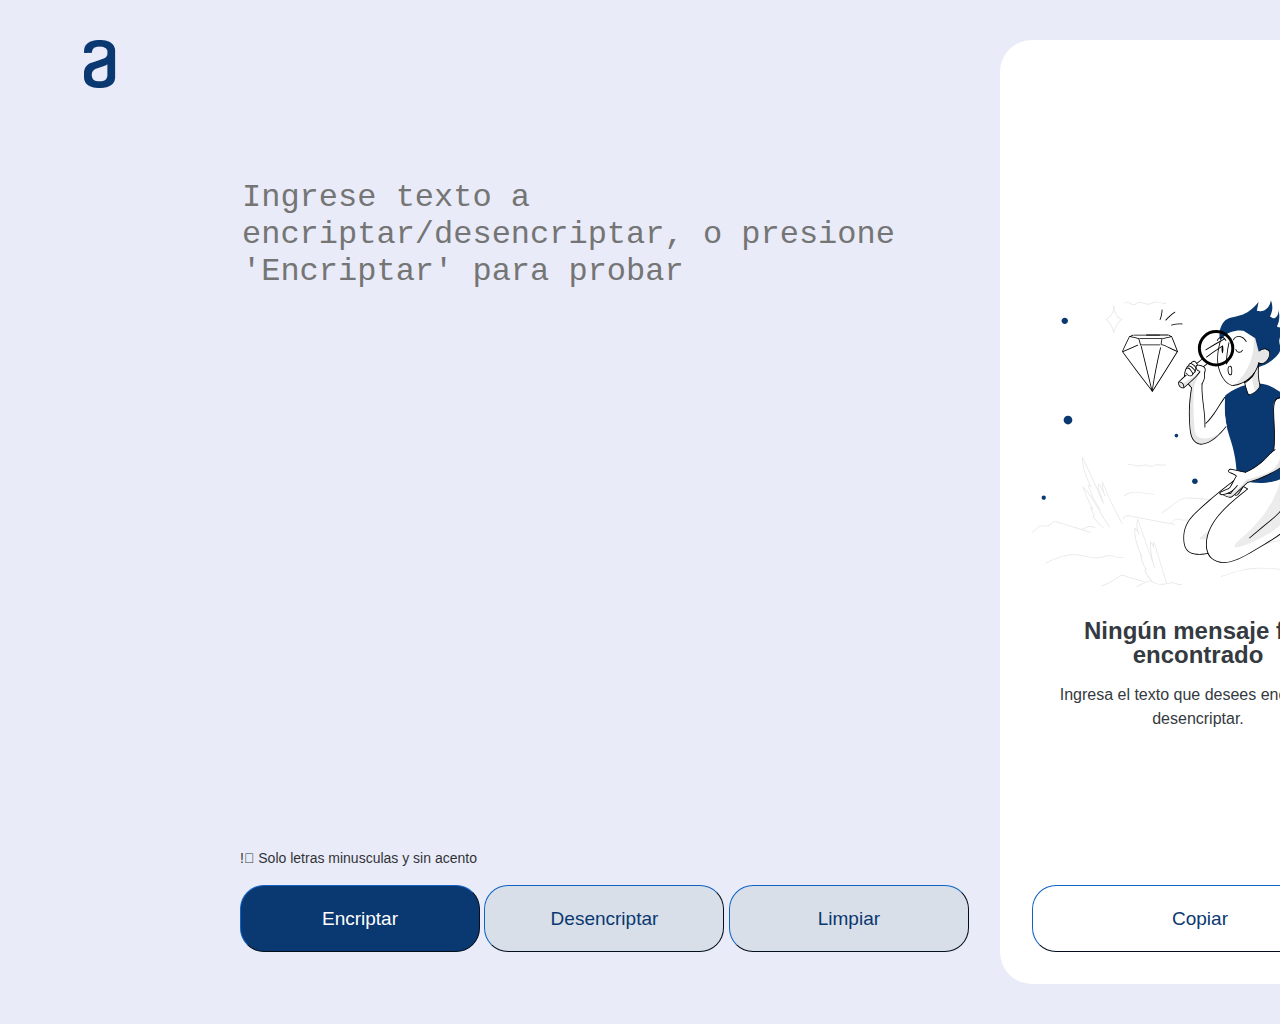
==== index.html @ 4acb148e "Renombrado encriptador.html a index.html para Github Pages" ====
<!DOCTYPE html>
<html lang="es">
	<head>
		<meta charset="UTF-8">
		<title>Encriptador</title>
		<link rel="stylesheet" href="reset.css">
		<link rel="stylesheet" href="style.css">
	</head>

	<body>
		<main>
			<img id="logo" src="Logo.png">
			
			<div class="cajasTexto">
				<textarea id="textoEntrada" rows="30" placeholder="Ingrese texto a encriptar/desencriptar, o presione 'Encriptar' para probar"></textarea>
				<div class="rectanguloSalida">
					<textarea id="textoSalida" readonly></textarea>
				</div>
			</div>

			<div id = "elementosTemporalesSalida">
				<img id="imagenSalida" src="Muñeco.svg">

				<div class="subtextoSalida">
					<p id="subtextoSalida1">Ningún mensaje fue encontrado</p>
					<p id="subtextoSalida2">Ingresa el texto que desees encriptar o desencriptar.</p>
				</div>
			</div>

			<div class="botones">
				<div class="botonesEntrada">
					<button id="encriptar" type="button">Encriptar</button>	
					<button id="desencriptar" type="button">Desencriptar</button>
					<button id="limpiar" type="button">Limpiar</button>
				</div>
				<button id="copiar" type="button">Copiar</button>
			</div>
			
			<p id="textoInfo">!&#x20DD Solo letras minusculas y sin acento</p>
			<script src="encriptador.js"></script>
		</main>

		<footer>
			
		</footer>
		
	</body>
</html>
---- style.css ----
@import url('https://rsms.me/inter/inter.css');
html { font-family: 'Inter', sans-serif; }
@supports (font-variation-settings: normal) {
  html { font-family: 'Inter var', sans-serif; }
}

body{
    background: #E9ECF8;
    width: 1440px;
    height: 1024px;
}

#logo{
    position: absolute;
    top: 40px;
    left: 40px;
}

.cajasTexto{
    display: inline-block;
    font-family: 'Inter var', sans-serif;
}

#textoEntrada{
    background: #E9ECF8;
    outline: none;
    resize: none;
    border: none;
    position:absolute;
    top:177px;
    left:240px;
    font-size: 32px;
    color: #0A3871;
    width: 680px;
    height: 650px;
}

.rectanguloSalida{
    background:white;
    padding: 32px 32px 131px 32px;
    border-radius: 32px;
    position:absolute;
    top: 40px;
    left: 1000px;
    width: 336px;
    height: 781px;
}

#textoSalida{
    outline: none;
    resize: none;
    border: none;
    width: 336px;
    height: 781px;
    font-size: 24px;   
    color: #495057;
}

#imagenSalida{
    position:absolute;
    top:283px;
    left:1032px;
    width:336px;
    height:304px;
}

.subtextoSalida{
    display:block;
    position:absolute;
    left:1030px;
    top:619px;
    width:336px;
    height:122px;
    text-align: center;
    color: #343A40;
    line-height: 24px;
}

#subtextoSalida1{
    font-size: 24px;
    font-weight: bold;
    padding-bottom: 16px;
}

#subtextoSalida2{
    font-size:16px;
}

.botones button{
    height: 67px;
    width: 240px;
    border-radius: 24px;
    border-color: #0A3871;
    border-width: 1px;
    background-color:#D8DFE8;
    color: #0A3871;
    font-size: 19px;
}

.botones button:hover{
    font-size: 22px;
    border-width:3px;
}

.botonesEntrada{
    position: absolute;
    left: 240px;
    top: 885px;
}

#encriptar{
    background-color: #0A3871;
    color: white;
}

#copiar{
    position: absolute;
    left: 1032px;
    top: 885px;
    width: 336px;
    background: none;
}

#textoInfo{
    position: absolute;
    top: 851px;
    left: 240px;
    font-size: 14px;
    opacity: 0.8;
}
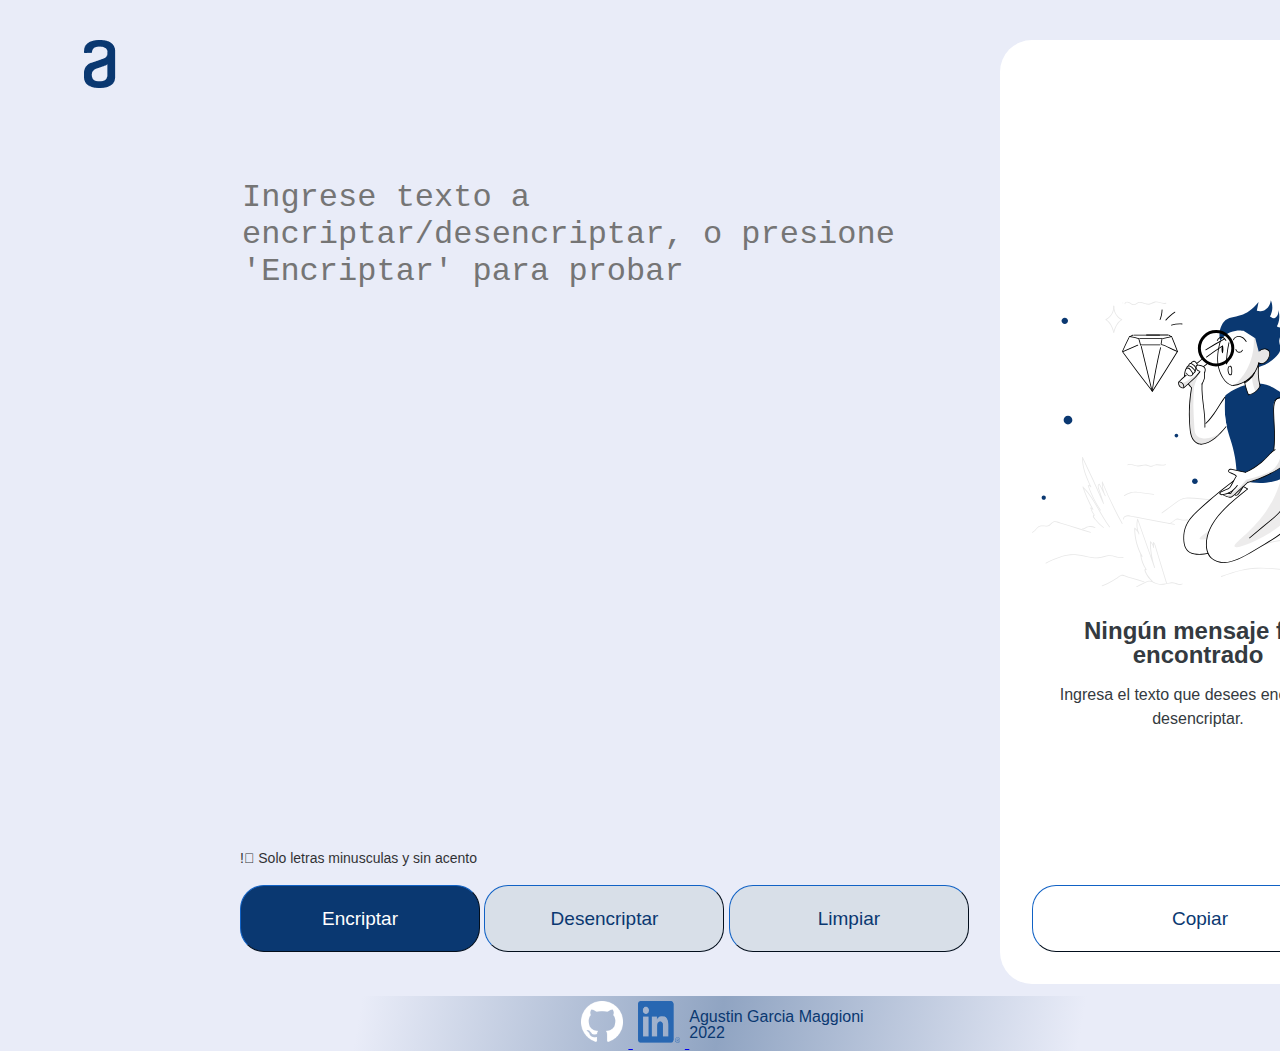
==== commit 17e7afc9: "Agregado footer e imagenes de este" ====
--- a/index.html
+++ b/index.html
@@ -8,6 +8,9 @@
 	</head>
 
 	<body>
+		<header>
+
+		</header>
 		<main>
 			<img id="logo" src="Logo.png">
 			
@@ -41,8 +44,16 @@
 		</main>
 
 		<footer>
-			
-		</footer>
-		
+			<a href="https://github.com/98ag">
+				<img class="logos" id="github" src="GitHub-Mark-Light-64px.png">
+			</a>
+			<a href="https://www.linkedin.com/in/agarciamag/">
+				<img class="logos" id="linkedin" src="LI-In-Bug.png">
+			</a>			
+			<div id="textoFooter">
+				<p>Agustin Garcia Maggioni</p>
+				<p>2022</p>
+			</div>
+		</footer>		
 	</body>
 </html>--- a/style.css
+++ b/style.css
@@ -8,6 +8,7 @@
     background: #E9ECF8;
     width: 1440px;
     height: 1024px;
+    position:relative;
 }
 
 #logo{
@@ -127,4 +128,37 @@
     left: 240px;
     font-size: 14px;
     opacity: 0.8;
-}+}
+
+footer{
+    text-align: center;
+    background-image: linear-gradient(100deg,#E9ECF8,#E9ECF8, rgba(10, 56, 113, 0.4),#E9ECF8, #E9ECF8);
+    padding: 0px 10px 0px 10px;
+    position: relative;
+    top: 980px;
+}
+
+footer div{
+    display:inline-block;
+}
+
+footer p{
+    text-align:left;
+}
+
+.logos{
+    height:42px;
+    width:42px;
+    padding:5px;
+}
+
+#textoFooter{
+    position:relative;
+    bottom:10px;
+    font-size: 16px;
+    color:#0A3871;
+}
+
+
+
+
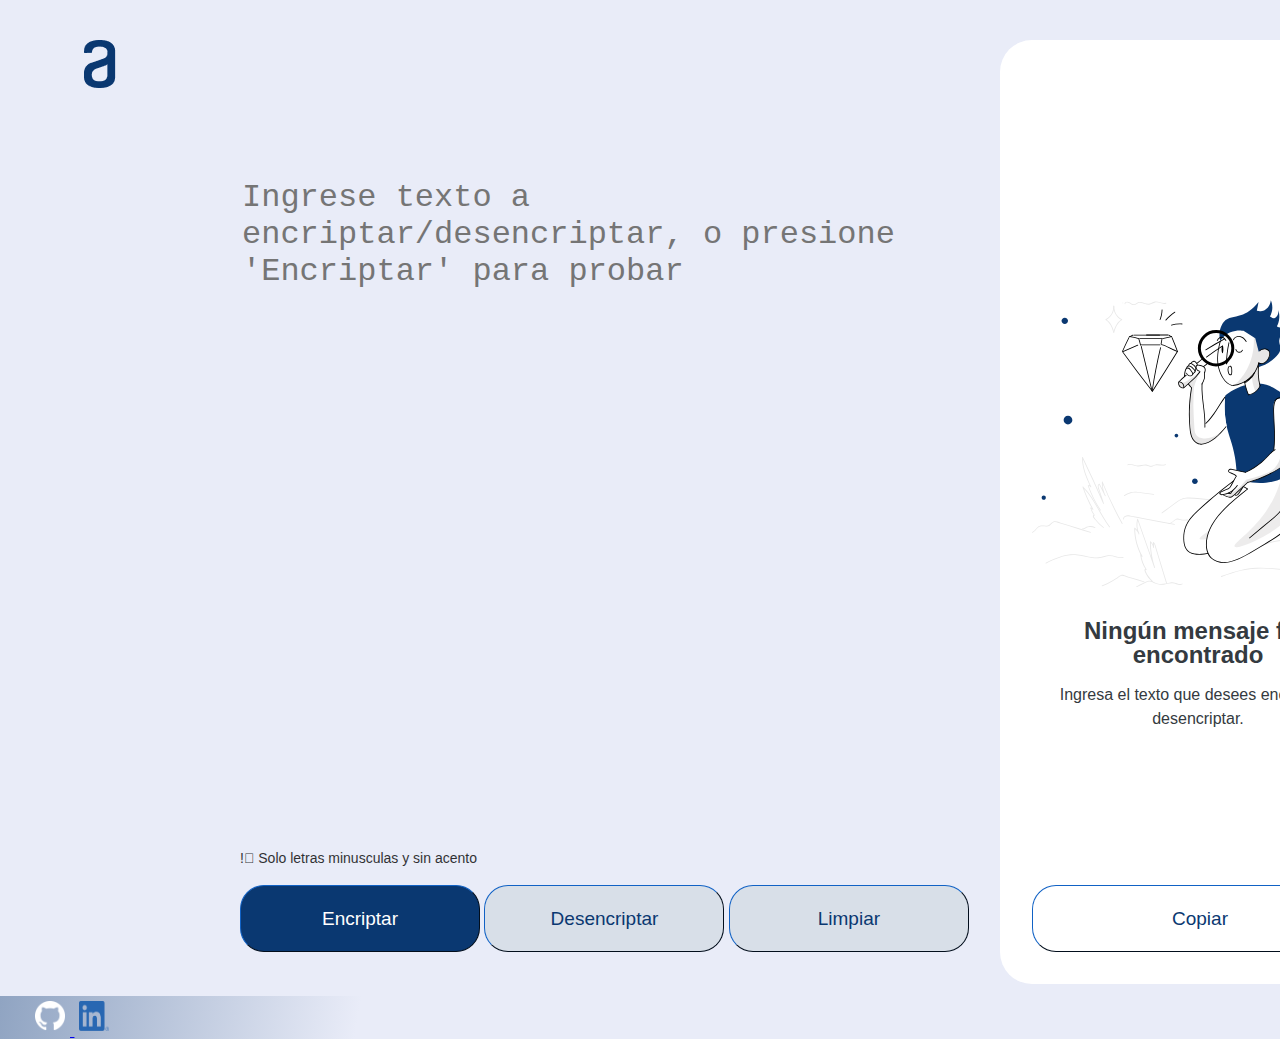
==== commit c13187fd: "Modificado footer" ====
--- a/index.html
+++ b/index.html
@@ -50,10 +50,6 @@
 			<a href="https://www.linkedin.com/in/agarciamag/">
 				<img class="logos" id="linkedin" src="LI-In-Bug.png">
 			</a>			
-			<div id="textoFooter">
-				<p>Agustin Garcia Maggioni</p>
-				<p>2022</p>
-			</div>
 		</footer>		
 	</body>
 </html>--- a/style.css
+++ b/style.css
@@ -131,9 +131,9 @@
 }
 
 footer{
-    text-align: center;
-    background-image: linear-gradient(100deg,#E9ECF8,#E9ECF8, rgba(10, 56, 113, 0.4),#E9ECF8, #E9ECF8);
-    padding: 0px 10px 0px 10px;
+    text-align: left;
+    background-image: linear-gradient(100deg,rgba(10, 56, 113, 0.4), #E9ECF8, #E9ECF8, #E9ECF8, #E9ECF8);
+    padding: 0px 10px 0px 30px;
     position: relative;
     top: 980px;
 }
@@ -147,17 +147,18 @@
 }
 
 .logos{
-    height:42px;
-    width:42px;
+    height:30px;
+    width:30px;
     padding:5px;
 }
-
+/*
 #textoFooter{
     position:relative;
-    bottom:10px;
+    bottom:5px;
     font-size: 16px;
     color:#0A3871;
 }
+*/
 
 
 
